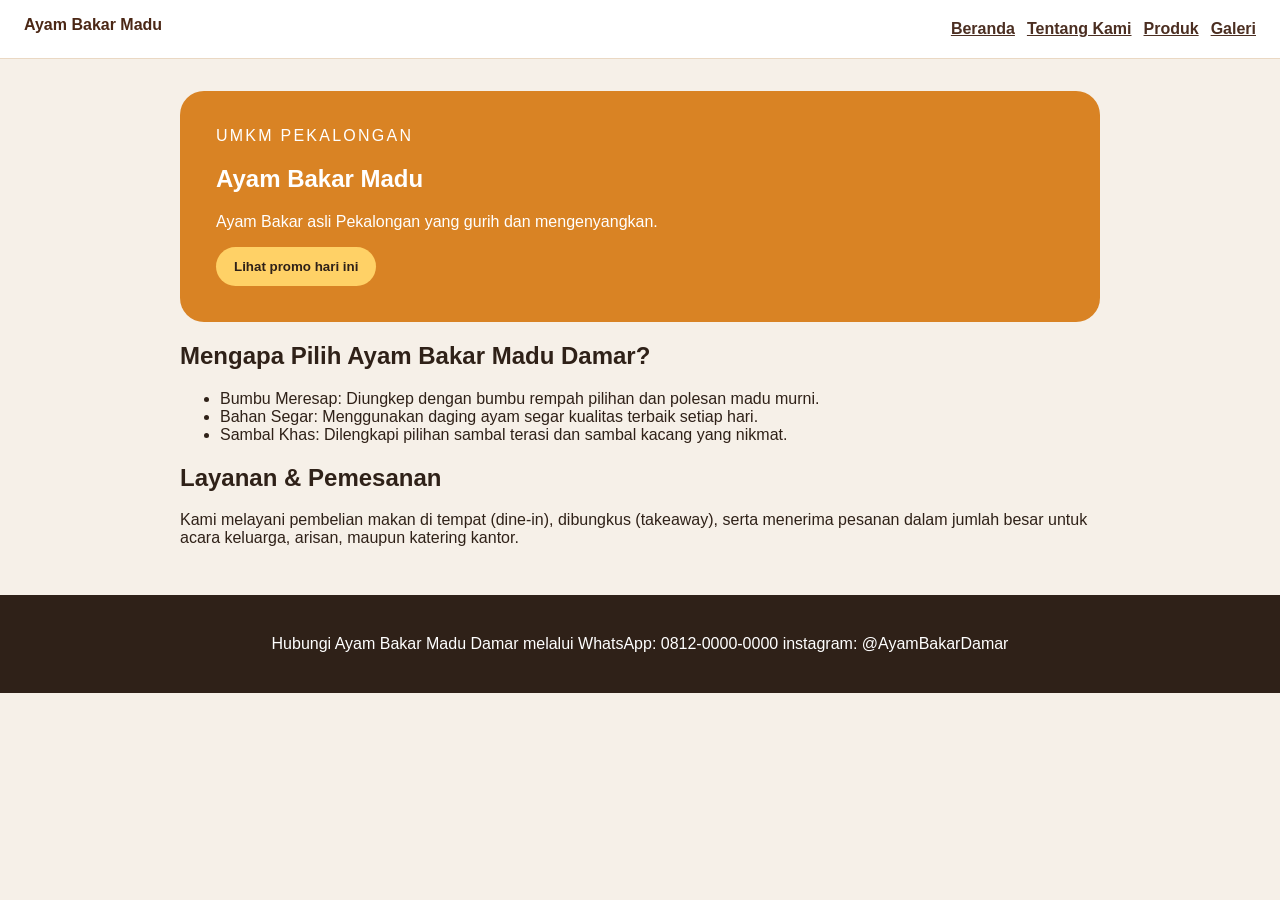
==== index.html @ 0b240607 "feat: tambah media dan tabel katalog" ====
<!doctype html>
<html lang="id">
  <head>
    <meta charset="utf-8" />
    <meta name="viewport" content="width=device-width, initial-scale=1" />
    <title>Ayam Bakar Madu Damar - Website UMKM</title>
    <link rel="stylesheet" href="css/style.css" />
  </head>
  <body>
    <header class="site-header">
      <a class="brand" href="#beranda">Ayam Bakar Madu</a>
      <nav aria-label="Navigasi utama">
        <a aria-current="page" href="index.html">Beranda</a>
        <a href="tentang.html">Tentang Kami</a>
        <a href="produk.html">Produk</a>
        <a href="galeri.html">Galeri</a>
      </nav>
    </header>
<main id="konten" class="page">
      <section class="hero" aria-labelledby="hero-title">
        <p class="eyebrow">UMKM Pekalongan</p>
        <h1>Ayam Bakar Madu</h1>
        <p>Ayam Bakar asli Pekalongan yang gurih dan mengenyangkan.</p>
        <button id="promoButton" type="button">Lihat promo hari ini</button>
      </section>
      <section aria-labelledby="keunggulan-title">
        <h2 id="keunggulan-title">Mengapa Pilih Ayam Bakar Madu Damar?</h2>
        <ul>
          <li>Bumbu Meresap:</strong> Diungkep dengan bumbu rempah pilihan dan polesan madu murni.</li>
          <li>Bahan Segar:</strong> Menggunakan daging ayam segar kualitas terbaik setiap hari.</li>
          <li>Sambal Khas:</strong> Dilengkapi pilihan sambal terasi dan sambal kacang yang nikmat.</li>
        </ul>
      </section>
      <section aria-labelledby="layanan-title">
        <h2 id="layanan-title">Layanan & Pemesanan</h2>
        <div class="info-card">
          <p>Kami melayani pembelian makan di tempat (dine-in)</strong>, dibungkus (takeaway)</strong>, serta menerima pesanan dalam jumlah besar</strong> untuk acara keluarga, arisan, maupun katering kantor.</p>
        </div>
      </section>
    </main>
    <footer id="kontak" class="site-footer">
      <p>Hubungi Ayam Bakar Madu Damar   melalui WhatsApp: 0812-0000-0000 instagram: @AyamBakarDamar</p>
    </footer>

    <script src="js/script.js"></script>
  </body>
</html>
---- css/style.css ----
body {
  margin: 0;
  color: #2f2118;
  background: #f6f0e8;
  font-family: Arial, sans-serif;
}

.page {
  max-width: 920px;
  margin: 0 auto;
  padding: 32px 20px;
}

.hero {
  padding: 36px;
  color: white;
  background: #d98324;
  border-radius: 24px;
}

.eyebrow {
  margin: 0 0 8px;
  letter-spacing: 0.14em;
  text-transform: uppercase;
}

.products {
  padding-left: 1.2rem;
}

button {
  padding: 12px 18px;
  color: #2f2118;
  font-weight: 700;
  cursor: pointer;
  background: #ffd166;
  border: 0;
  border-radius: 999px;
}

button:focus-visible {
  outline: 3px solid #2563eb;
  outline-offset: 3px;
}

.site-header {
  position: sticky;
  top: 0;
  display: flex;
  justify-content: space-between;
  gap: 16px;
  align-items: center;
  padding: 16px 24px;
  background: white;
  border-bottom: 1px solid #ead8c3;
}

nav {
  display: flex;
  gap: 12px;
  flex-wrap: wrap;
}

nav a {
  color: #4b2e21;
  font-weight: 700;
}

a:focus-visible {
  outline: 3px solid #ffd166;
  outline-offset: 4px;
}

.brand {
  display: inline-block;
  margin-bottom: 8px;
  color: #4b2715;
  font-weight: 800;
  text-decoration: none;
}

.site-footer {
  padding: 24px;
  background: #2f2118;
  color: white;
  text-align: center;
}

.nav a[aria-current="page"] {
  font-weight: 800; 
}

.image-menu {
      width: 350px;
    height: 300px;
}

img {
  max-width: 100%;
  height: auto; 
}

figure {
  margin: 0 0 24px;
}

figcaption {
  margin-top: 8px;
  color: #6b5b52;
}

table {
  width: 100%;
  border-collapse: collapse;
}

caption {
  margin-bottom: 8px;
  font-weight: 700;
  text-align: left;
}

th,td {
  padding: 10px;
  text-align: left;
  border: 1px solid #dccbbc;
}
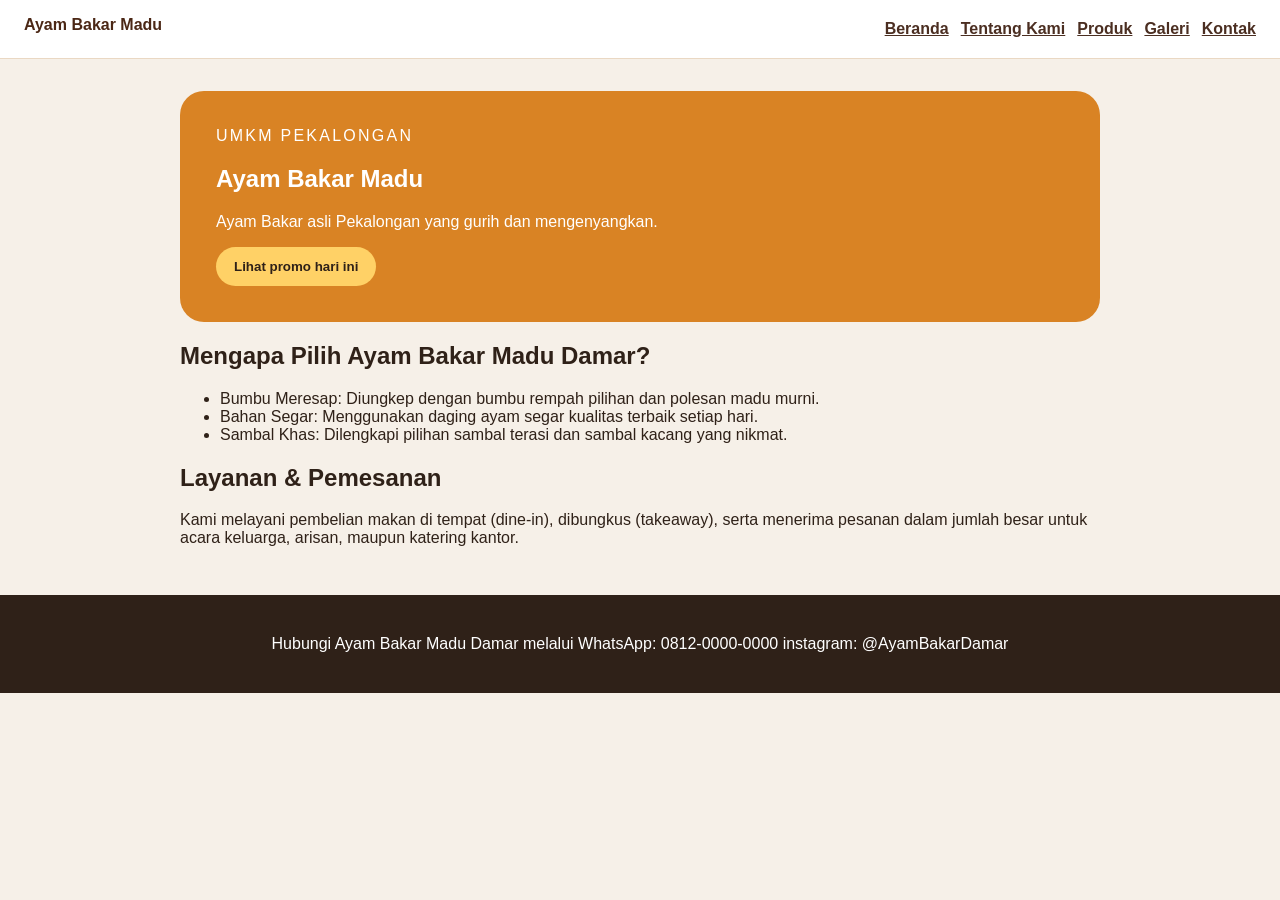
==== commit 3d530433: "feat: tambah form kontak aksesibel dan preview" ====
--- a/index.html
+++ b/index.html
@@ -14,6 +14,7 @@
         <a href="tentang.html">Tentang Kami</a>
         <a href="produk.html">Produk</a>
         <a href="galeri.html">Galeri</a>
+        <a href="kontak.html">Kontak</a>
       </nav>
     </header>
 <main id="konten" class="page">
--- a/css/style.css
+++ b/css/style.css
@@ -124,4 +124,153 @@
   padding: 10px;
   text-align: left;
   border: 1px solid #dccbbc;
+}
+
+/* Form Styles */
+#form-kontak {
+  margin-top: 24px;
+  background: #ffffff;
+  padding: 28px 32px;
+  border-radius: 16px;
+  border: 1px solid #ead8c3;
+  box-shadow: 0 4px 12px rgba(47, 33, 24, 0.05);
+}
+
+.field {
+  margin-bottom: 20px;
+}
+
+.field label {
+  display: block;
+  margin-bottom: 8px;
+  font-weight: 700;
+  font-size: 0.95rem;
+  color: #4b2e21;
+}
+
+.field input[type="text"],
+.field input[type="email"],
+.field input[type="tel"],
+.field select,
+.field textarea {
+  width: 100%;
+  box-sizing: border-box;
+  padding: 10px 14px;
+  font-size: 1rem;
+  font-family: inherit;
+  color: #2f2118;
+  background-color: #fff;
+  border: 1.5px solid #dccbbc;
+  border-radius: 8px;
+  transition: border-color 0.2s, box-shadow 0.2s;
+}
+
+.field input:focus,
+.field select:focus,
+.field textarea:focus {
+  outline: none;
+  border-color: #d98324;
+  box-shadow: 0 0 0 3px rgba(217, 131, 36, 0.2);
+}
+
+.field textarea {
+  resize: vertical;
+  min-height: 110px;
+}
+
+.field-hint {
+  display: block;
+  margin-top: 6px;
+  font-size: 0.85rem;
+  color: #7a665a;
+}
+
+.form-fieldset {
+  border: 1.5px solid #dccbbc;
+  border-radius: 10px;
+  padding: 16px 20px;
+  margin: 0 0 20px;
+  background: #faf7f2;
+}
+
+.form-fieldset legend {
+  font-weight: 700;
+  font-size: 0.95rem;
+  color: #4b2e21;
+  padding: 0 8px;
+}
+
+.options-group {
+  display: flex;
+  flex-wrap: wrap;
+  gap: 16px;
+  margin-top: 8px;
+}
+
+.option-label {
+  display: inline-flex;
+  align-items: center;
+  gap: 8px;
+  cursor: pointer;
+  font-size: 0.95rem;
+  color: #2f2118;
+  user-select: none;
+}
+
+.option-label input[type="radio"] {
+  cursor: pointer;
+  accent-color: #d98324;
+  width: 18px;
+  height: 18px;
+  margin: 0;
+}
+
+.btn-submit {
+  display: inline-block;
+  background: #d98324;
+  color: white;
+  font-size: 1rem;
+  font-weight: 700;
+  padding: 12px 28px;
+  border: none;
+  border-radius: 8px;
+  cursor: pointer;
+  transition: background-color 0.2s, transform 0.1s;
+}
+
+.btn-submit:hover {
+  background: #b86b1b;
+}
+
+.btn-submit:active {
+  transform: translateY(1px);
+}
+
+.btn-submit:focus-visible {
+  outline: 3px solid #ffd166;
+  outline-offset: 2px;
+}
+
+.preview-section {
+  margin-top: 32px;
+  padding-top: 24px;
+  border-top: 2px dashed #ead8c3;
+}
+
+.preview-section h2 {
+  margin: 0 0 12px;
+  font-size: 1.2rem;
+  color: #4b2e21;
+}
+
+#preview-form {
+  padding: 16px 20px;
+  white-space: pre-wrap;
+  background: #faf7f2;
+  border: 1px solid #dccbbc;
+  border-radius: 8px;
+  font-family: Consolas, Monaco, "Courier New", monospace;
+  font-size: 0.95rem;
+  color: #2f2118;
+  line-height: 1.6;
 }
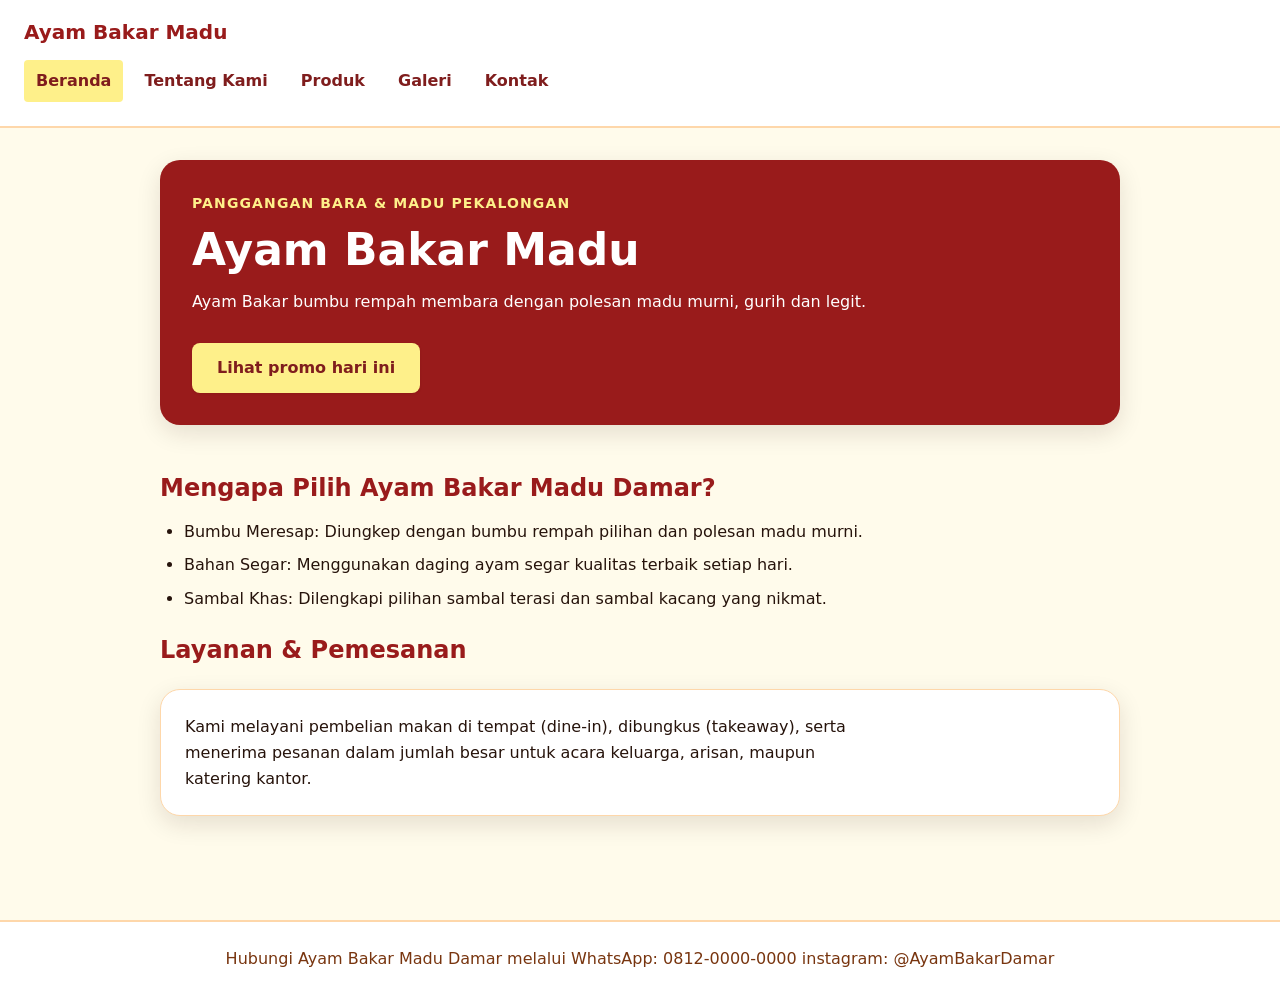
==== commit f8e5e05d: "tugas mandiri - satu variasi tema untuk identitas UMKM" ====
--- a/index.html
+++ b/index.html
@@ -19,9 +19,9 @@
     </header>
 <main id="konten" class="page">
       <section class="hero" aria-labelledby="hero-title">
-        <p class="eyebrow">UMKM Pekalongan</p>
+        <p class="eyebrow">Panggangan Bara & Madu Pekalongan</p>
         <h1>Ayam Bakar Madu</h1>
-        <p>Ayam Bakar asli Pekalongan yang gurih dan mengenyangkan.</p>
+        <p>Ayam Bakar bumbu rempah membara dengan polesan madu murni, gurih dan legit.</p>
         <button id="promoButton" type="button">Lihat promo hari ini</button>
       </section>
       <section aria-labelledby="keunggulan-title">
--- a/css/style.css
+++ b/css/style.css
@@ -1,151 +1,368 @@
+/* ==========================================================================
+   1. DESIGN TOKENS (TEMA: BARA & MADU)
+   ========================================================================== */
+:root {
+  /* Warna Berbasis Fungsi - Identitas Membara (Merah, Oranye, Kuning) */
+  --color-primary: #991b1b;        /* Brand/Header Utama (Merah Bara Membakar) */
+  --color-primary-strong: #7f1d1d; /* Brand Hover & Kontras Gelap (Merah Arang) */
+  --color-primary-soft: #fef08a;   /* Highlight Brand & Active Badge (Kuning Madu) */
+
+  --color-accent: #c2410c;         /* Aksi Interaktif Utama / CTA (Oranye Api) */
+  --color-accent-strong: #9a3412;  /* Aksi Hover CTA (Oranye Bakar Pekat) */
+  --color-accent-soft: #ffedd5;    /* Latar Fieldset & Hover Halus (Krem Oranye Hangat) */
+  --color-brand-glow: #f59e0b;     /* Aksen Kilau Madu Bakar */
+
+  /* Warna Netral & Teks */
+  --color-text: #26130b;           /* Teks Utama (Arang Hangat - Kontras Tinggi) */
+  --color-muted: #78350f;          /* Teks Sekunder/Keterangan (Umber Panggang) */
+  --color-surface: #ffffff;        /* Latar Kartu & Form */
+  --color-surface-soft: #fffbeb;   /* Latar Belakang Halaman (Krem Mentega Hangat) */
+  --color-border: #fed7aa;         /* Garis Pembatas Hangat */
+  --color-focus: #1d4ed8;          /* Indikator Fokus Aksesibel (Royal Blue WCAG AAA) */
+
+  /* Skala Spacing (Termasuk Pasangan Token Baru: Micro & Macro Spacing) */
+  --space-xs: 0.25rem;             /* Pasangan Baru: Micro-spacing (4px) */
+  --space-1: 0.5rem;               /* 8px */
+  --space-2: 0.75rem;              /* 12px */
+  --space-3: 1rem;                 /* 16px */
+  --space-4: 1.5rem;               /* 24px */
+  --space-5: 2rem;                 /* 32px */
+  --space-xl: 3rem;                /* Pasangan Baru: Macro-spacing (48px) */
+
+  /* Skala Radius (Termasuk Pasangan Token Baru: Tight & Large Radius) */
+  --radius-xs: 0.25rem;            /* Pasangan Baru: Tight radius untuk badge/input (4px) */
+  --radius-sm: 0.5rem;             /* 8px */
+  --radius-md: 0.875rem;           /* 14px */
+  --radius-lg: 1.25rem;            /* Pasangan Baru: Large radius untuk card/hero (20px) */
+  --radius-full: 9999px;
+
+  /* Skala Shadow */
+  --shadow-sm: 0 1px 3px rgb(38 19 11 / 0.08);
+  --shadow-card: 0 0.5rem 1.5rem rgb(38 19 11 / 0.12);
+}
+
+/* ==========================================================================
+   2. BASELINE & RESET
+   ========================================================================== */
+*,
+*::before,
+*::after {
+  box-sizing: border-box;
+}
+
+html {
+  color-scheme: light;
+}
+
 body {
   margin: 0;
-  color: #2f2118;
-  background: #f6f0e8;
-  font-family: Arial, sans-serif;
+  color: var(--color-text);
+  background: var(--color-surface-soft);
+  font-family: system-ui, -apple-system, BlinkMacSystemFont, "Segoe UI", Roboto, "Helvetica Neue", Arial, sans-serif;
+  font-size: 1rem;
+  line-height: 1.6;
 }
 
 .page {
-  max-width: 920px;
-  margin: 0 auto;
-  padding: 32px 20px;
-}
-
-.hero {
-  padding: 36px;
-  color: white;
-  background: #d98324;
-  border-radius: 24px;
+  width: min(100% - 2rem, 60rem);
+  margin-inline: auto;
+  padding-block: var(--space-5);
+}
+
+/* ==========================================================================
+   3. TIPOGRAFI
+   ========================================================================== */
+h1,
+h2,
+h3 {
+  color: var(--color-text);
+  line-height: 1.25;
+  text-wrap: balance;
+  margin-top: 0;
+}
+
+h1 {
+  font-size: clamp(2rem, 5vw, 2.75rem);
+  margin-bottom: var(--space-2);
+}
+
+h2 {
+  font-size: 1.5rem;
+  margin-bottom: var(--space-3);
+  color: var(--color-primary);
+}
+
+h3 {
+  font-size: 1.2rem;
+  margin-bottom: var(--space-2);
+}
+
+p,
+li {
+  max-width: 68ch;
+}
+
+p {
+  margin-top: 0;
+  margin-bottom: var(--space-3);
+}
+
+ul {
+  padding-left: var(--space-4);
+  margin-top: 0;
+  margin-bottom: var(--space-4);
+}
+
+li {
+  margin-bottom: var(--space-1);
 }
 
 .eyebrow {
-  margin: 0 0 8px;
-  letter-spacing: 0.14em;
+  display: block;
+  margin-bottom: var(--space-1);
+  color: var(--color-primary);
+  font-size: 0.875rem;
+  font-weight: 800;
+  letter-spacing: 0.08em;
   text-transform: uppercase;
 }
 
-.products {
-  padding-left: 1.2rem;
-}
-
-button {
-  padding: 12px 18px;
-  color: #2f2118;
-  font-weight: 700;
-  cursor: pointer;
-  background: #ffd166;
-  border: 0;
-  border-radius: 999px;
-}
-
-button:focus-visible {
-  outline: 3px solid #2563eb;
-  outline-offset: 3px;
-}
-
+.hero .eyebrow {
+  color: var(--color-primary-soft);
+}
+
+/* ==========================================================================
+   4. KOMPONEN: NAVIGASI & HEADER
+   ========================================================================== */
 .site-header {
-  position: sticky;
-  top: 0;
-  display: flex;
-  justify-content: space-between;
-  gap: 16px;
-  align-items: center;
-  padding: 16px 24px;
-  background: white;
-  border-bottom: 1px solid #ead8c3;
-}
-
-nav {
-  display: flex;
-  gap: 12px;
-  flex-wrap: wrap;
-}
-
-nav a {
-  color: #4b2e21;
-  font-weight: 700;
-}
-
-a:focus-visible {
-  outline: 3px solid #ffd166;
-  outline-offset: 4px;
+  padding: var(--space-3) var(--space-4);
+  background: var(--color-surface);
+  border-bottom: 2px solid var(--color-border);
 }
 
 .brand {
   display: inline-block;
-  margin-bottom: 8px;
-  color: #4b2715;
+  margin-bottom: var(--space-2);
+  color: var(--color-primary);
+  font-size: 1.25rem;
   font-weight: 800;
   text-decoration: none;
 }
 
-.site-footer {
-  padding: 24px;
-  background: #2f2118;
-  color: white;
+.brand:hover {
+  color: var(--color-primary-strong);
+}
+
+nav a,
+.nav a {
+  display: inline-block;
+  padding: var(--space-1) var(--space-2);
+  margin-right: var(--space-xs);
+  margin-bottom: var(--space-1);
+  color: var(--color-primary-strong);
+  font-weight: 700;
+  text-decoration: none;
+  border-radius: var(--radius-xs);
+  transition: background-color 0.2s ease, color 0.2s ease;
+}
+
+nav a:hover,
+.nav a:hover {
+  background: var(--color-accent-soft);
+  color: var(--color-accent-strong);
+}
+
+nav a[aria-current="page"],
+.nav a[aria-current="page"] {
+  background: var(--color-primary-soft);
+  color: var(--color-primary-strong);
+  font-weight: 800;
+}
+
+.nav ul {
+  padding: 0;
+  margin: 0;
+  list-style: none;
+}
+
+.nav li {
+  display: inline-block;
+  margin-right: var(--space-xs);
+  margin-bottom: var(--space-1);
+}
+
+/* ==========================================================================
+   5. KOMPONEN: HERO
+   ========================================================================== */
+.hero {
+  margin-bottom: var(--space-xl);
+  padding: var(--space-5);
+  color: var(--color-surface);
+  background: var(--color-primary);
+  border-radius: var(--radius-lg);
+  box-shadow: var(--shadow-card);
+}
+
+.hero h1,
+.hero p {
+  color: var(--color-surface);
+}
+
+.hero button,
+.hero .button {
+  margin-top: var(--space-2);
+  color: var(--color-primary-strong);
+  background: var(--color-primary-soft);
+  border-radius: var(--radius-sm);
+  font-weight: 800;
+}
+
+.hero button:hover,
+.hero .button:hover {
+  color: var(--color-primary-strong);
+  background: var(--color-brand-glow);
+}
+
+/* ==========================================================================
+   6. KOMPONEN: TOMBOL
+   ========================================================================== */
+button,
+.button,
+.btn-submit {
+  display: inline-block;
+  padding: var(--space-2) var(--space-4);
+  font-family: inherit;
+  font-size: 1rem;
+  font-weight: 700;
+  line-height: 1.5;
   text-align: center;
-}
-
-.nav a[aria-current="page"] {
-  font-weight: 800; 
-}
-
-.image-menu {
-      width: 350px;
-    height: 300px;
+  text-decoration: none;
+  color: var(--color-surface);
+  background: var(--color-accent);
+  border: 1px solid transparent;
+  border-radius: var(--radius-sm);
+  box-shadow: var(--shadow-sm);
+  cursor: pointer;
+  transition: background-color 0.2s ease, transform 0.1s ease;
+}
+
+button:hover,
+.button:hover,
+.btn-submit:hover {
+  background: var(--color-accent-strong);
+  color: var(--color-surface);
+}
+
+button:active,
+.button:active,
+.btn-submit:active {
+  transform: translateY(1px);
+}
+
+/* ==========================================================================
+   7. KOMPONEN: CARD & MEDIA
+   ========================================================================== */
+.info-card,
+.media-card {
+  margin-block: var(--space-4);
+  padding: var(--space-4);
+  background: var(--color-surface);
+  border: 1px solid var(--color-border);
+  border-radius: var(--radius-lg);
+  box-shadow: var(--shadow-card);
+}
+
+.info-card p:last-child {
+  margin-bottom: 0;
+}
+
+figure {
+  margin-inline: 0;
+}
+
+figcaption {
+  margin-top: var(--space-2);
+  color: var(--color-muted);
+  font-size: 0.95rem;
+  line-height: 1.5;
 }
 
 img {
   max-width: 100%;
-  height: auto; 
-}
-
-figure {
-  margin: 0 0 24px;
-}
-
-figcaption {
-  margin-top: 8px;
-  color: #6b5b52;
-}
-
+  height: auto;
+  border-radius: var(--radius-sm);
+}
+
+.media-card img {
+  display: block;
+  width: 100%;
+  margin-bottom: var(--space-2);
+}
+
+audio {
+  display: block;
+  width: 100%;
+  max-width: 32rem;
+  margin-top: var(--space-2);
+  border-radius: var(--radius-sm);
+}
+
+/* ==========================================================================
+   8. KOMPONEN: TABEL
+   ========================================================================== */
 table {
   width: 100%;
   border-collapse: collapse;
+  margin-block: var(--space-4);
+  background: var(--color-surface);
+  border: 1px solid var(--color-border);
+  border-radius: var(--radius-md);
+  box-shadow: var(--shadow-card);
 }
 
 caption {
-  margin-bottom: 8px;
+  margin-bottom: var(--space-2);
+  color: var(--color-muted);
   font-weight: 700;
   text-align: left;
 }
 
-th,td {
-  padding: 10px;
+th,
+td {
+  padding: var(--space-2) var(--space-3);
   text-align: left;
-  border: 1px solid #dccbbc;
-}
-
-/* Form Styles */
+  border: 1px solid var(--color-border);
+}
+
+th {
+  background: var(--color-accent-soft);
+  color: var(--color-primary-strong);
+  font-weight: 700;
+}
+
+/* ==========================================================================
+   9. KOMPONEN: FORM
+   ========================================================================== */
+form,
 #form-kontak {
-  margin-top: 24px;
-  background: #ffffff;
-  padding: 28px 32px;
-  border-radius: 16px;
-  border: 1px solid #ead8c3;
-  box-shadow: 0 4px 12px rgba(47, 33, 24, 0.05);
+  margin-block: var(--space-4);
+  padding: var(--space-4);
+  background: var(--color-surface);
+  border: 1px solid var(--color-border);
+  border-radius: var(--radius-lg);
+  box-shadow: var(--shadow-card);
 }
 
 .field {
-  margin-bottom: 20px;
-}
-
-.field label {
+  margin-bottom: var(--space-3);
+}
+
+.field label,
+legend {
   display: block;
-  margin-bottom: 8px;
-  font-weight: 700;
-  font-size: 0.95rem;
-  color: #4b2e21;
+  margin-bottom: var(--space-1);
+  font-weight: 700;
+  color: var(--color-primary-strong);
 }
 
 .field input[type="text"],
@@ -154,123 +371,123 @@
 .field select,
 .field textarea {
   width: 100%;
-  box-sizing: border-box;
-  padding: 10px 14px;
+  padding: var(--space-2);
+  color: var(--color-text);
+  font-family: inherit;
   font-size: 1rem;
-  font-family: inherit;
-  color: #2f2118;
-  background-color: #fff;
-  border: 1.5px solid #dccbbc;
-  border-radius: 8px;
-  transition: border-color 0.2s, box-shadow 0.2s;
-}
-
-.field input:focus,
-.field select:focus,
-.field textarea:focus {
-  outline: none;
-  border-color: #d98324;
-  box-shadow: 0 0 0 3px rgba(217, 131, 36, 0.2);
+  background: var(--color-surface);
+  border: 1px solid var(--color-border);
+  border-radius: var(--radius-xs);
+  transition: border-color 0.2s ease, box-shadow 0.2s ease;
 }
 
 .field textarea {
   resize: vertical;
-  min-height: 110px;
+  min-height: 7rem;
 }
 
 .field-hint {
   display: block;
-  margin-top: 6px;
+  margin-top: var(--space-xs);
   font-size: 0.85rem;
-  color: #7a665a;
-}
-
+  color: var(--color-muted);
+}
+
+fieldset,
 .form-fieldset {
-  border: 1.5px solid #dccbbc;
-  border-radius: 10px;
-  padding: 16px 20px;
-  margin: 0 0 20px;
-  background: #faf7f2;
-}
-
+  margin: 0 0 var(--space-4);
+  padding: var(--space-3);
+  background: var(--color-accent-soft);
+  border: 1px solid var(--color-border);
+  border-radius: var(--radius-xs);
+}
+
+fieldset legend,
 .form-fieldset legend {
-  font-weight: 700;
+  padding-inline: var(--space-1);
   font-size: 0.95rem;
-  color: #4b2e21;
-  padding: 0 8px;
+  font-weight: 700;
+  color: var(--color-primary-strong);
 }
 
 .options-group {
-  display: flex;
-  flex-wrap: wrap;
-  gap: 16px;
-  margin-top: 8px;
+  margin-top: var(--space-1);
 }
 
 .option-label {
-  display: inline-flex;
-  align-items: center;
-  gap: 8px;
+  display: inline-block;
+  margin-right: var(--space-3);
+  margin-bottom: var(--space-1);
+  font-size: 0.95rem;
+  color: var(--color-text);
   cursor: pointer;
-  font-size: 0.95rem;
-  color: #2f2118;
-  user-select: none;
-}
-
-.option-label input[type="radio"] {
+  vertical-align: middle;
+}
+
+.option-label input[type="radio"],
+.option-label input[type="checkbox"],
+input[type="radio"],
+input[type="checkbox"] {
+  width: auto;
+  margin-right: var(--space-1);
   cursor: pointer;
-  accent-color: #d98324;
-  width: 18px;
-  height: 18px;
-  margin: 0;
-}
-
-.btn-submit {
-  display: inline-block;
-  background: #d98324;
-  color: white;
-  font-size: 1rem;
-  font-weight: 700;
-  padding: 12px 28px;
-  border: none;
-  border-radius: 8px;
-  cursor: pointer;
-  transition: background-color 0.2s, transform 0.1s;
-}
-
-.btn-submit:hover {
-  background: #b86b1b;
-}
-
-.btn-submit:active {
-  transform: translateY(1px);
-}
-
-.btn-submit:focus-visible {
-  outline: 3px solid #ffd166;
-  outline-offset: 2px;
+  accent-color: var(--color-accent);
+  vertical-align: middle;
 }
 
 .preview-section {
-  margin-top: 32px;
-  padding-top: 24px;
-  border-top: 2px dashed #ead8c3;
+  margin-top: var(--space-5);
+  padding-top: var(--space-4);
+  border-top: 2px dashed var(--color-border);
 }
 
 .preview-section h2 {
-  margin: 0 0 12px;
-  font-size: 1.2rem;
-  color: #4b2e21;
+  margin-bottom: var(--space-2);
+  font-size: 1.25rem;
+  color: var(--color-primary);
 }
 
 #preview-form {
-  padding: 16px 20px;
+  padding: var(--space-3);
   white-space: pre-wrap;
-  background: #faf7f2;
-  border: 1px solid #dccbbc;
-  border-radius: 8px;
+  background: var(--color-surface-soft);
+  border: 1px solid var(--color-border);
+  border-radius: var(--radius-xs);
   font-family: Consolas, Monaco, "Courier New", monospace;
   font-size: 0.95rem;
-  color: #2f2118;
+  color: var(--color-text);
   line-height: 1.6;
+}
+
+/* ==========================================================================
+   10. KOMPONEN: FOOTER
+   ========================================================================== */
+.site-footer {
+  margin-top: var(--space-xl);
+  padding: var(--space-4);
+  color: var(--color-muted);
+  text-align: center;
+  background: var(--color-surface);
+  border-top: 2px solid var(--color-border);
+}
+
+.site-footer p {
+  margin-bottom: 0;
+  max-width: none;
+}
+
+/* ==========================================================================
+   11. FOCUS INDICATOR
+   ========================================================================== */
+:focus-visible {
+  outline: 3px solid var(--color-focus);
+  outline-offset: 2px;
+}
+
+.field input:focus-visible,
+.field select:focus-visible,
+.field textarea:focus-visible {
+  outline: 3px solid var(--color-focus);
+  outline-offset: 1px;
+  border-color: var(--color-focus);
 }
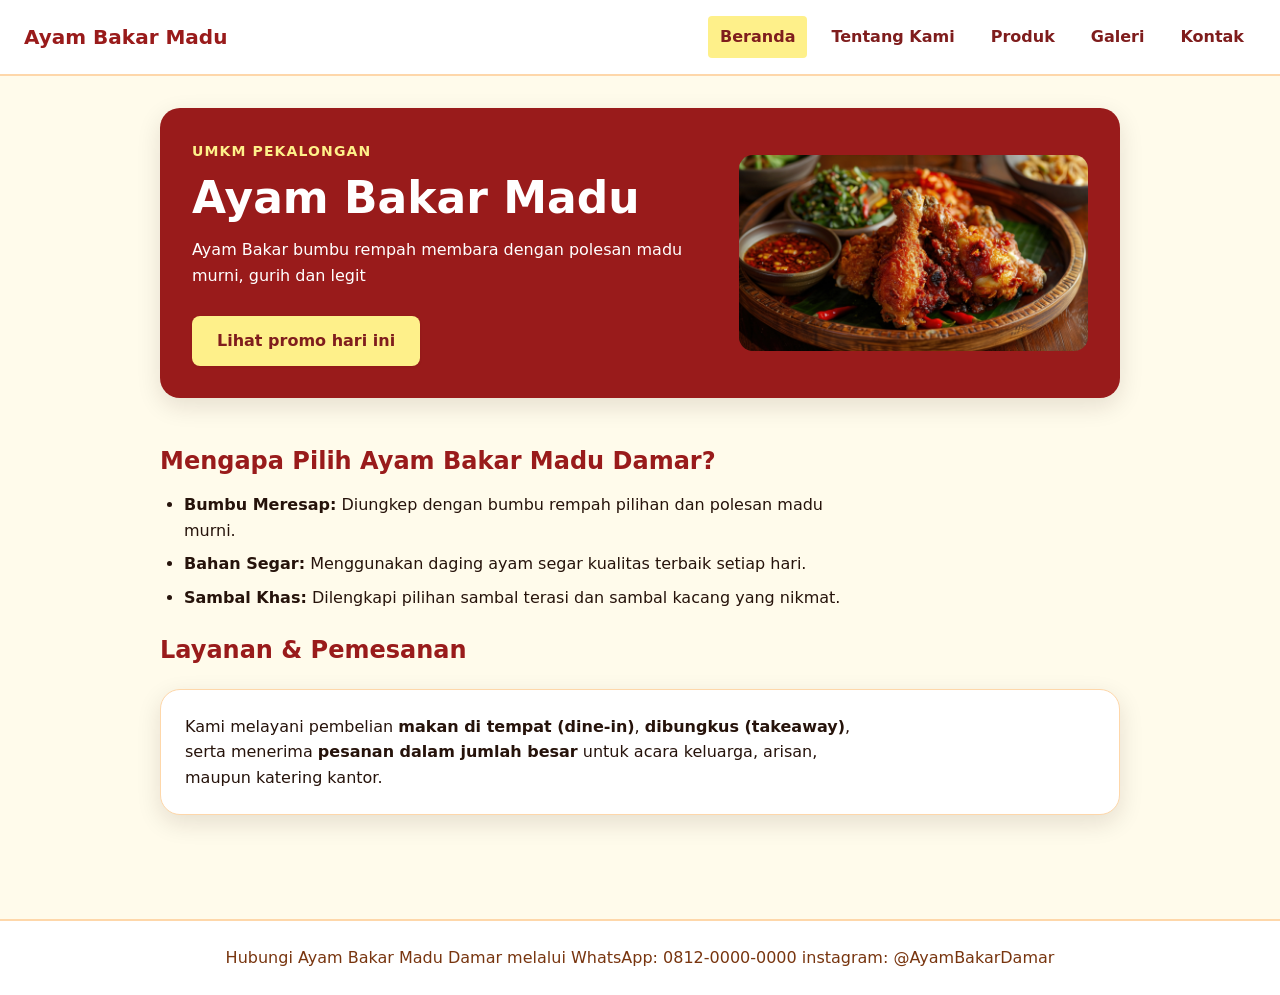
==== commit fd8fa3b2: "feat: bangun layout flexbox dan grid" ====
--- a/index.html
+++ b/index.html
@@ -8,8 +8,8 @@
   </head>
   <body>
     <header class="site-header">
-      <a class="brand" href="#beranda">Ayam Bakar Madu</a>
-      <nav aria-label="Navigasi utama">
+      <a class="brand" href="index.html">Ayam Bakar Madu</a>
+      <nav class="nav" aria-label="Navigasi utama">
         <a aria-current="page" href="index.html">Beranda</a>
         <a href="tentang.html">Tentang Kami</a>
         <a href="produk.html">Produk</a>
@@ -17,30 +17,33 @@
         <a href="kontak.html">Kontak</a>
       </nav>
     </header>
-<main id="konten" class="page">
+    <main id="konten" class="page">
       <section class="hero" aria-labelledby="hero-title">
-        <p class="eyebrow">Panggangan Bara & Madu Pekalongan</p>
-        <h1>Ayam Bakar Madu</h1>
-        <p>Ayam Bakar bumbu rempah membara dengan polesan madu murni, gurih dan legit.</p>
-        <button id="promoButton" type="button">Lihat promo hari ini</button>
+        <div class="hero-content">
+          <p class="eyebrow">UMKM Pekalongan</p>
+          <h1 id="hero-title">Ayam Bakar Madu</h1>
+          <p>Ayam Bakar bumbu rempah membara dengan polesan madu murni, gurih dan legit</p>
+          <button id="promoButton" type="button">Lihat promo hari ini</button>
+        </div>
+        <img class="hero-image" src="assets/images/ayam6.png" alt="ayam bakar madu dengan sambal" />
       </section>
       <section aria-labelledby="keunggulan-title">
         <h2 id="keunggulan-title">Mengapa Pilih Ayam Bakar Madu Damar?</h2>
         <ul>
-          <li>Bumbu Meresap:</strong> Diungkep dengan bumbu rempah pilihan dan polesan madu murni.</li>
-          <li>Bahan Segar:</strong> Menggunakan daging ayam segar kualitas terbaik setiap hari.</li>
-          <li>Sambal Khas:</strong> Dilengkapi pilihan sambal terasi dan sambal kacang yang nikmat.</li>
+          <li><strong>Bumbu Meresap:</strong> Diungkep dengan bumbu rempah pilihan dan polesan madu murni.</li>
+          <li><strong>Bahan Segar:</strong> Menggunakan daging ayam segar kualitas terbaik setiap hari.</li>
+          <li><strong>Sambal Khas:</strong> Dilengkapi pilihan sambal terasi dan sambal kacang yang nikmat.</li>
         </ul>
       </section>
       <section aria-labelledby="layanan-title">
         <h2 id="layanan-title">Layanan & Pemesanan</h2>
         <div class="info-card">
-          <p>Kami melayani pembelian makan di tempat (dine-in)</strong>, dibungkus (takeaway)</strong>, serta menerima pesanan dalam jumlah besar</strong> untuk acara keluarga, arisan, maupun katering kantor.</p>
+          <p>Kami melayani pembelian <strong>makan di tempat (dine-in)</strong>, <strong>dibungkus (takeaway)</strong>, serta menerima <strong>pesanan dalam jumlah besar</strong> untuk acara keluarga, arisan, maupun katering kantor.</p>
         </div>
       </section>
     </main>
     <footer id="kontak" class="site-footer">
-      <p>Hubungi Ayam Bakar Madu Damar   melalui WhatsApp: 0812-0000-0000 instagram: @AyamBakarDamar</p>
+      <p>Hubungi Ayam Bakar Madu Damar melalui WhatsApp: 0812-0000-0000 instagram: @AyamBakarDamar</p>
     </footer>
 
     <script src="js/script.js"></script>
--- a/css/style.css
+++ b/css/style.css
@@ -132,9 +132,13 @@
 }
 
 /* ==========================================================================
-   4. KOMPONEN: NAVIGASI & HEADER
+   4. KOMPONEN: NAVIGASI & HEADER (FLEXBOX)
    ========================================================================== */
 .site-header {
+  display: flex;
+  justify-content: space-between;
+  align-items: center;
+  gap: var(--space-3);
   padding: var(--space-3) var(--space-4);
   background: var(--color-surface);
   border-bottom: 2px solid var(--color-border);
@@ -142,7 +146,7 @@
 
 .brand {
   display: inline-block;
-  margin-bottom: var(--space-2);
+  margin-bottom: 0;
   color: var(--color-primary);
   font-size: 1.25rem;
   font-weight: 800;
@@ -153,12 +157,34 @@
   color: var(--color-primary-strong);
 }
 
+nav,
+.nav {
+  display: flex;
+  gap: var(--space-2);
+  align-items: center;
+  flex-wrap: wrap;
+}
+
+nav ul,
+.nav ul {
+  display: flex;
+  gap: var(--space-2);
+  align-items: center;
+  flex-wrap: wrap;
+  padding: 0;
+  margin: 0;
+  list-style: none;
+}
+
+nav li,
+.nav li {
+  margin: 0;
+}
+
 nav a,
 .nav a {
   display: inline-block;
   padding: var(--space-1) var(--space-2);
-  margin-right: var(--space-xs);
-  margin-bottom: var(--space-1);
   color: var(--color-primary-strong);
   font-weight: 700;
   text-decoration: none;
@@ -179,22 +205,14 @@
   font-weight: 800;
 }
 
-.nav ul {
-  padding: 0;
-  margin: 0;
-  list-style: none;
-}
-
-.nav li {
-  display: inline-block;
-  margin-right: var(--space-xs);
-  margin-bottom: var(--space-1);
-}
-
-/* ==========================================================================
-   5. KOMPONEN: HERO
+/* ==========================================================================
+   5. KOMPONEN: HERO (GRID - 2 TRACKS)
    ========================================================================== */
 .hero {
+  display: grid;
+  grid-template-columns: 1.2fr 0.8fr;
+  gap: var(--space-4);
+  align-items: center;
   margin-bottom: var(--space-xl);
   padding: var(--space-5);
   color: var(--color-surface);
@@ -206,6 +224,16 @@
 .hero h1,
 .hero p {
   color: var(--color-surface);
+}
+
+.hero-content {
+  display: block;
+}
+
+.hero-image {
+  width: 100%;
+  border-radius: var(--radius-md);
+  object-fit: cover;
 }
 
 .hero button,
@@ -260,8 +288,65 @@
 }
 
 /* ==========================================================================
-   7. KOMPONEN: CARD & MEDIA
-   ========================================================================== */
+   7. KOMPONEN: PRODUK & CARD (GRID - 3 TRACKS / ACTIONS FLEXBOX)
+   ========================================================================== */
+.product-grid {
+  display: grid;
+  grid-template-columns: repeat(3, minmax(0, 1fr));
+  gap: var(--space-3);
+}
+
+.product-card {
+  display: flex;
+  flex-direction: column;
+  padding: var(--space-4);
+  background: var(--color-surface);
+  border: 1px solid var(--color-border);
+  border-radius: var(--radius-lg);
+  box-shadow: var(--shadow-card);
+}
+
+.product-card h3 {
+  margin-bottom: var(--space-2);
+}
+
+.product-badge {
+  align-self: flex-start;
+  padding: 0.25rem var(--space-2);
+  margin-bottom: var(--space-2);
+  color: var(--color-primary-strong);
+  font-size: 0.875rem;
+  font-weight: 800;
+  background: #fef3c7;
+  border-radius: var(--radius-full);
+}
+
+.product-card .price {
+  margin-bottom: var(--space-3);
+  color: var(--color-primary);
+  font-weight: 800;
+  font-size: 1.125rem;
+}
+
+.card-actions {
+  display: flex;
+  gap: var(--space-2);
+  align-items: center;
+  flex-wrap: wrap;
+  margin-top: auto;
+}
+
+.card-actions a:not(.button) {
+  color: var(--color-primary-strong);
+  font-size: 0.95rem;
+  font-weight: 700;
+  text-decoration: underline;
+}
+
+.card-actions a:not(.button):hover {
+  color: var(--color-accent);
+}
+
 .info-card,
 .media-card {
   margin-block: var(--space-4);
@@ -274,6 +359,19 @@
 
 .info-card p:last-child {
   margin-bottom: 0;
+}
+
+/* ==========================================================================
+   8. KOMPONEN: GALERI & MEDIA (GRID - 2 TRACKS)
+   ========================================================================== */
+.gallery-grid {
+  display: grid;
+  grid-template-columns: repeat(2, minmax(0, 1fr));
+  gap: var(--space-3);
+}
+
+.gallery-grid .media-card {
+  margin-block: 0;
 }
 
 figure {
@@ -308,7 +406,7 @@
 }
 
 /* ==========================================================================
-   8. KOMPONEN: TABEL
+   9. KOMPONEN: TABEL
    ========================================================================== */
 table {
   width: 100%;
@@ -341,7 +439,7 @@
 }
 
 /* ==========================================================================
-   9. KOMPONEN: FORM
+   10. KOMPONEN: FORM
    ========================================================================== */
 form,
 #form-kontak {
@@ -460,7 +558,7 @@
 }
 
 /* ==========================================================================
-   10. KOMPONEN: FOOTER
+   11. KOMPONEN: FOOTER
    ========================================================================== */
 .site-footer {
   margin-top: var(--space-xl);
@@ -477,7 +575,7 @@
 }
 
 /* ==========================================================================
-   11. FOCUS INDICATOR
+   12. FOCUS INDICATOR
    ========================================================================== */
 :focus-visible {
   outline: 3px solid var(--color-focus);
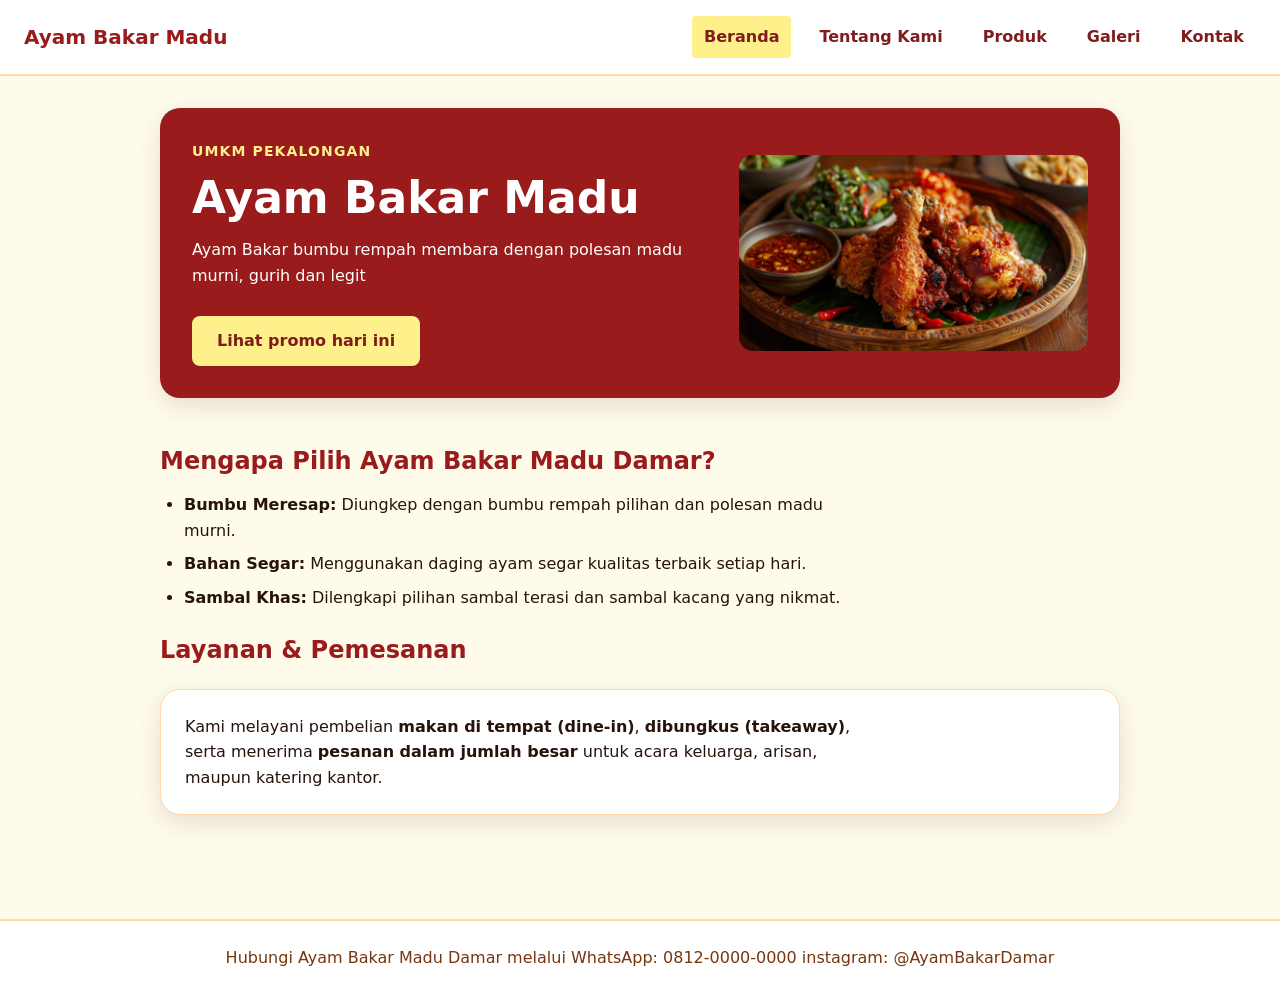
==== commit e7edd224: "feat: terapkan responsive mobile-first" ====
--- a/index.html
+++ b/index.html
@@ -25,7 +25,7 @@
           <p>Ayam Bakar bumbu rempah membara dengan polesan madu murni, gurih dan legit</p>
           <button id="promoButton" type="button">Lihat promo hari ini</button>
         </div>
-        <img class="hero-image" src="assets/images/ayam6.png" alt="ayam bakar madu dengan sambal" />
+        <img class="hero-image" src="assets/images/ayam6.png" width="640" height="360" alt="ayam bakar madu dengan sambal" />
       </section>
       <section aria-labelledby="keunggulan-title">
         <h2 id="keunggulan-title">Mengapa Pilih Ayam Bakar Madu Damar?</h2>
--- a/css/style.css
+++ b/css/style.css
@@ -205,12 +205,25 @@
   font-weight: 800;
 }
 
+.nav {
+  display: flex;
+  flex-direction: column;
+  gap: var(--space-3);
+  align-items: flex-start;
+}
+.nav ul {
+  display: flex;
+  flex-direction: column;
+  gap: var(--space-2);
+  flex-wrap: wrap;
+}
+
 /* ==========================================================================
    5. KOMPONEN: HERO (GRID - 2 TRACKS)
    ========================================================================== */
 .hero {
   display: grid;
-  grid-template-columns: 1.2fr 0.8fr;
+  grid-template-columns: 1fr;
   gap: var(--space-4);
   align-items: center;
   margin-bottom: var(--space-xl);
@@ -292,7 +305,7 @@
    ========================================================================== */
 .product-grid {
   display: grid;
-  grid-template-columns: repeat(3, minmax(0, 1fr));
+  grid-template-columns: 1fr;
   gap: var(--space-3);
 }
 
@@ -366,8 +379,9 @@
    ========================================================================== */
 .gallery-grid {
   display: grid;
-  grid-template-columns: repeat(2, minmax(0, 1fr));
+  grid-template-columns: 1fr;
   gap: var(--space-3);
+  
 }
 
 .gallery-grid .media-card {
@@ -425,6 +439,10 @@
   text-align: left;
 }
 
+.table-scroll { max-width: 100%; overflow-x: auto; }
+.table-scroll:focus-visible { outline: 3px solid var(--color-focus); outline-offset: 3px; }
+.table-scroll table { min-width: 40rem; }
+
 th,
 td {
   padding: var(--space-2) var(--space-3);
@@ -439,20 +457,46 @@
 }
 
 /* ==========================================================================
-   10. KOMPONEN: FORM
+   10. KOMPONEN: FORM (GRID 2 KOLOM & FLEXBOX)
    ========================================================================== */
 form,
 #form-kontak {
+  position: relative; /* Containing block untuk elemen positioning lokal (.form-badge) */
+  display: grid;
+  grid-template-columns: repeat(2, minmax(0, 1fr));
+  gap: var(--space-4);
+  align-items: start;
   margin-block: var(--space-4);
-  padding: var(--space-4);
+  padding: var(--space-5) var(--space-4) var(--space-4);
   background: var(--color-surface);
   border: 1px solid var(--color-border);
   border-radius: var(--radius-lg);
   box-shadow: var(--shadow-card);
 }
 
+/* Positioning Lokal: Menempel pada sudut kanan atas containing block (#form-kontak) */
+.form-badge {
+  position: absolute;
+  top: var(--space-3);
+  right: var(--space-4);
+  padding: var(--space-xs) var(--space-2);
+  font-size: 0.75rem;
+  font-weight: 800;
+  letter-spacing: 0.05em;
+  text-transform: uppercase;
+  color: var(--color-primary-strong);
+  background: var(--color-primary-soft);
+  border: 1px solid var(--color-border);
+  border-radius: var(--radius-full);
+  pointer-events: none;
+}
+
 .field {
-  margin-bottom: var(--space-3);
+  margin-bottom: 0;
+}
+
+.field-full {
+  grid-column: 1 / -1;
 }
 
 .field label,
@@ -493,7 +537,7 @@
 
 fieldset,
 .form-fieldset {
-  margin: 0 0 var(--space-4);
+  margin: 0;
   padding: var(--space-3);
   background: var(--color-accent-soft);
   border: 1px solid var(--color-border);
@@ -508,18 +552,22 @@
   color: var(--color-primary-strong);
 }
 
+/* Flexbox Kelompok 1: Pilihan opsi radio 1-dimensi */
 .options-group {
+  display: flex;
+  gap: var(--space-2);
+  align-items: center;
+  flex-wrap: wrap;
   margin-top: var(--space-1);
 }
 
 .option-label {
-  display: inline-block;
-  margin-right: var(--space-3);
-  margin-bottom: var(--space-1);
+  display: inline-flex;
+  align-items: center;
+  gap: var(--space-1);
   font-size: 0.95rem;
   color: var(--color-text);
   cursor: pointer;
-  vertical-align: middle;
 }
 
 .option-label input[type="radio"],
@@ -527,14 +575,29 @@
 input[type="radio"],
 input[type="checkbox"] {
   width: auto;
-  margin-right: var(--space-1);
+  margin: 0;
   cursor: pointer;
   accent-color: var(--color-accent);
-  vertical-align: middle;
+}
+
+/* Flexbox Kelompok 2: Kelompok aksi tombol dan catatan status 1-dimensi */
+.form-actions {
+  display: flex;
+  gap: var(--space-3);
+  align-items: center;
+  flex-wrap: wrap;
+  grid-column: 1 / -1;
+  margin-top: var(--space-1);
+}
+
+.form-note {
+  font-size: 0.875rem;
+  color: var(--color-muted);
 }
 
 .preview-section {
-  margin-top: var(--space-5);
+  grid-column: 1 / -1;
+  margin-top: var(--space-4);
   padding-top: var(--space-4);
   border-top: 2px dashed var(--color-border);
 }
@@ -588,4 +651,19 @@
   outline: 3px solid var(--color-focus);
   outline-offset: 1px;
   border-color: var(--color-focus);
+}
+
+@media (min-width: 42rem) {
+  .nav ul { flex-direction: row; }
+  .gallery-grid { grid-template-columns: repeat(2, minmax(0, 1fr)); }
+}
+
+@media (min-width: 48rem) {
+  .hero { grid-template-columns: 1.2fr 0.8fr; }
+  .product-grid { grid-template-columns: repeat(2, minmax(0, 1fr)); }
+}
+
+@media (min-width: 60rem) {
+  .nav { flex-direction: row; align-items: center; justify-content: space-between; }
+  .product-grid { grid-template-columns: repeat(3, minmax(0, 1fr)); }
 }
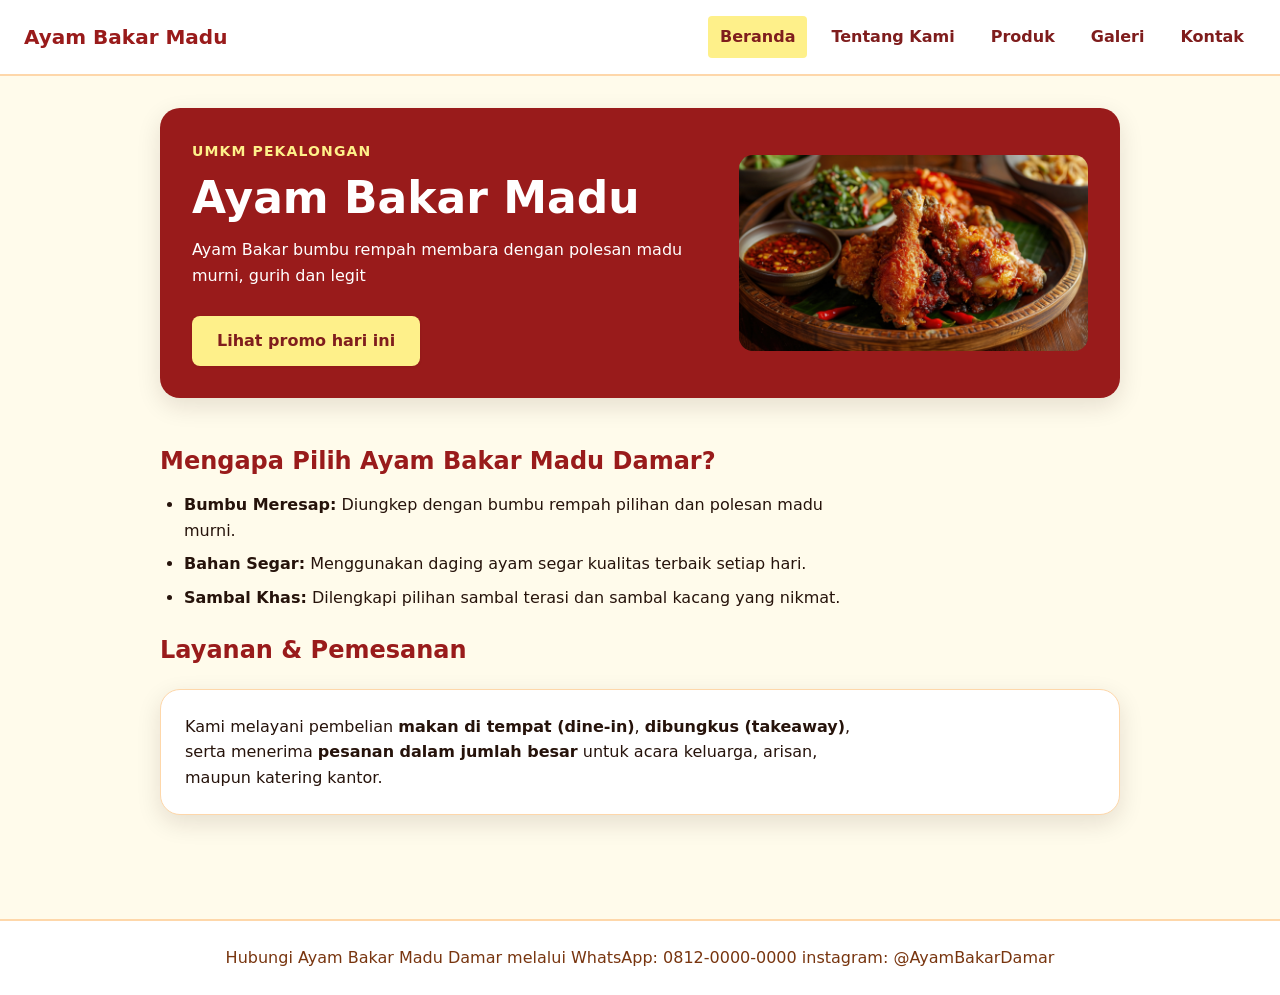
==== commit fd050488: "feat: tambahkan hamburger menu navigasi responsif untuk mobile view" ====
--- a/index.html
+++ b/index.html
@@ -9,7 +9,12 @@
   <body>
     <header class="site-header">
       <a class="brand" href="index.html">Ayam Bakar Madu</a>
-      <nav class="nav" aria-label="Navigasi utama">
+      <button class="nav-toggle" type="button" aria-expanded="false" aria-controls="primary-nav" aria-label="Buka menu navigasi">
+        <span class="hamburger-bar"></span>
+        <span class="hamburger-bar"></span>
+        <span class="hamburger-bar"></span>
+      </button>
+      <nav id="primary-nav" class="nav" aria-label="Navigasi utama">
         <a aria-current="page" href="index.html">Beranda</a>
         <a href="tentang.html">Tentang Kami</a>
         <a href="produk.html">Produk</a>
--- a/css/style.css
+++ b/css/style.css
@@ -136,12 +136,14 @@
    ========================================================================== */
 .site-header {
   display: flex;
+  flex-wrap: wrap;
+  align-items: center;
   justify-content: space-between;
-  align-items: center;
-  gap: var(--space-3);
+  gap: var(--space-2);
   padding: var(--space-3) var(--space-4);
   background: var(--color-surface);
   border-bottom: 2px solid var(--color-border);
+  position: relative;
 }
 
 .brand {
@@ -157,20 +159,78 @@
   color: var(--color-primary-strong);
 }
 
-nav,
+/* Tombol Hamburger (Mobile View) */
+.nav-toggle {
+  display: flex;
+  flex-direction: column;
+  justify-content: center;
+  align-items: center;
+  gap: 5px;
+  width: 2.75rem;
+  height: 2.75rem;
+  padding: var(--space-1);
+  background: var(--color-surface);
+  border: 1.5px solid var(--color-border);
+  border-radius: var(--radius-sm);
+  cursor: pointer;
+  transition: background-color 0.2s ease, border-color 0.2s ease;
+}
+
+.nav-toggle:hover {
+  background: var(--color-accent-soft);
+  border-color: var(--color-accent);
+}
+
+.nav-toggle:focus-visible {
+  outline: 2px solid var(--color-focus);
+  outline-offset: 2px;
+}
+
+.nav-toggle .hamburger-bar {
+  display: block;
+  width: 1.35rem;
+  height: 2.5px;
+  background-color: var(--color-primary-strong);
+  border-radius: var(--radius-full);
+  transition: transform 0.25s ease, opacity 0.25s ease;
+  transform-origin: center;
+}
+
+/* Transformasi Hamburger menjadi ikon 'X' saat terbuka */
+.nav-toggle[aria-expanded="true"] .hamburger-bar:nth-child(1) {
+  transform: translateY(7.5px) rotate(45deg);
+}
+
+.nav-toggle[aria-expanded="true"] .hamburger-bar:nth-child(2) {
+  opacity: 0;
+  transform: scaleX(0);
+}
+
+.nav-toggle[aria-expanded="true"] .hamburger-bar:nth-child(3) {
+  transform: translateY(-7.5px) rotate(-45deg);
+}
+
+/* Navigasi Mobile (Default tertutup) */
 .nav {
+  display: none;
+  width: 100%;
+  flex-direction: column;
+  align-items: stretch;
+  gap: var(--space-1);
+  margin-top: var(--space-2);
+  padding-top: var(--space-2);
+  border-top: 1px solid var(--color-border);
+}
+
+.nav.is-open {
   display: flex;
-  gap: var(--space-2);
-  align-items: center;
-  flex-wrap: wrap;
 }
 
 nav ul,
 .nav ul {
   display: flex;
-  gap: var(--space-2);
-  align-items: center;
-  flex-wrap: wrap;
+  flex-direction: column;
+  gap: var(--space-1);
   padding: 0;
   margin: 0;
   list-style: none;
@@ -183,8 +243,8 @@
 
 nav a,
 .nav a {
-  display: inline-block;
-  padding: var(--space-1) var(--space-2);
+  display: block;
+  padding: var(--space-2) var(--space-3);
   color: var(--color-primary-strong);
   font-weight: 700;
   text-decoration: none;
@@ -203,19 +263,6 @@
   background: var(--color-primary-soft);
   color: var(--color-primary-strong);
   font-weight: 800;
-}
-
-.nav {
-  display: flex;
-  flex-direction: column;
-  gap: var(--space-3);
-  align-items: flex-start;
-}
-.nav ul {
-  display: flex;
-  flex-direction: column;
-  gap: var(--space-2);
-  flex-wrap: wrap;
 }
 
 /* ==========================================================================
@@ -227,7 +274,7 @@
   gap: var(--space-4);
   align-items: center;
   margin-bottom: var(--space-xl);
-  padding: var(--space-5);
+  padding: clamp(1.25rem, 4vw, 2rem);
   color: var(--color-surface);
   background: var(--color-primary);
   border-radius: var(--radius-lg);
@@ -463,11 +510,11 @@
 #form-kontak {
   position: relative; /* Containing block untuk elemen positioning lokal (.form-badge) */
   display: grid;
-  grid-template-columns: repeat(2, minmax(0, 1fr));
+  grid-template-columns: 1fr;
   gap: var(--space-4);
   align-items: start;
   margin-block: var(--space-4);
-  padding: var(--space-5) var(--space-4) var(--space-4);
+  padding: clamp(1.5rem, 4vw, 2rem) clamp(1rem, 3vw, 1.5rem) clamp(1rem, 3vw, 1.5rem);
   background: var(--color-surface);
   border: 1px solid var(--color-border);
   border-radius: var(--radius-lg);
@@ -653,17 +700,78 @@
   border-color: var(--color-focus);
 }
 
+/* ==========================================================================
+   13. MEDIA QUERIES — PROGRESSIVE ENHANCEMENT (MOBILE-FIRST)
+   --------------------------------------------------------------------------
+   Breakpoint 42rem (~672px):
+     Gejala  → Header brand + nav terlalu rapat, galeri satu kolom membuang
+               ruang horizontal, nav link menumpuk vertikal.
+     Hasil   → Header menjadi baris (row), nav link horizontal, galeri 2 kolom.
+
+   Breakpoint 48rem (~768px):
+     Gejala  → Hero teks terlalu lebar, product card satu kolom kurang efisien,
+               form kontak field terlalu panjang secara horizontal.
+     Hasil   → Hero 2 kolom (teks + gambar), product grid 2 kolom, form 2 kolom.
+
+   Breakpoint 60rem (~960px):
+     Gejala  → Product card hanya 2 kolom membuang ruang pada layar lebar.
+     Hasil   → Product grid 3 kolom, layout penuh memanfaatkan lebar.
+   ========================================================================== */
+
 @media (min-width: 42rem) {
-  .nav ul { flex-direction: row; }
+  /* Header: dari kolom ke baris */
+  .site-header {
+    flex-direction: row;
+    align-items: center;
+    justify-content: space-between;
+    gap: var(--space-3);
+  }
+
+  .nav-toggle {
+    display: none;
+  }
+
+  /* Nav: link horizontal */
+  .nav {
+    display: flex;
+    flex-direction: row;
+    align-items: center;
+    width: auto;
+    margin-top: 0;
+    padding-top: 0;
+    border-top: none;
+    gap: var(--space-2);
+  }
+
+  nav ul,
+  .nav ul {
+    flex-direction: row;
+    gap: var(--space-2);
+  }
+
+  nav a,
+  .nav a {
+    display: inline-block;
+    padding: var(--space-1) var(--space-2);
+  }
+
+  /* Galeri: 2 kolom */
   .gallery-grid { grid-template-columns: repeat(2, minmax(0, 1fr)); }
 }
 
 @media (min-width: 48rem) {
+  /* Hero: 2 kolom (teks + gambar) */
   .hero { grid-template-columns: 1.2fr 0.8fr; }
+
+  /* Product: 2 kolom */
   .product-grid { grid-template-columns: repeat(2, minmax(0, 1fr)); }
+
+  /* Form: 2 kolom */
+  form,
+  #form-kontak { grid-template-columns: repeat(2, minmax(0, 1fr)); }
 }
 
 @media (min-width: 60rem) {
-  .nav { flex-direction: row; align-items: center; justify-content: space-between; }
+  /* Product: 3 kolom */
   .product-grid { grid-template-columns: repeat(3, minmax(0, 1fr)); }
 }
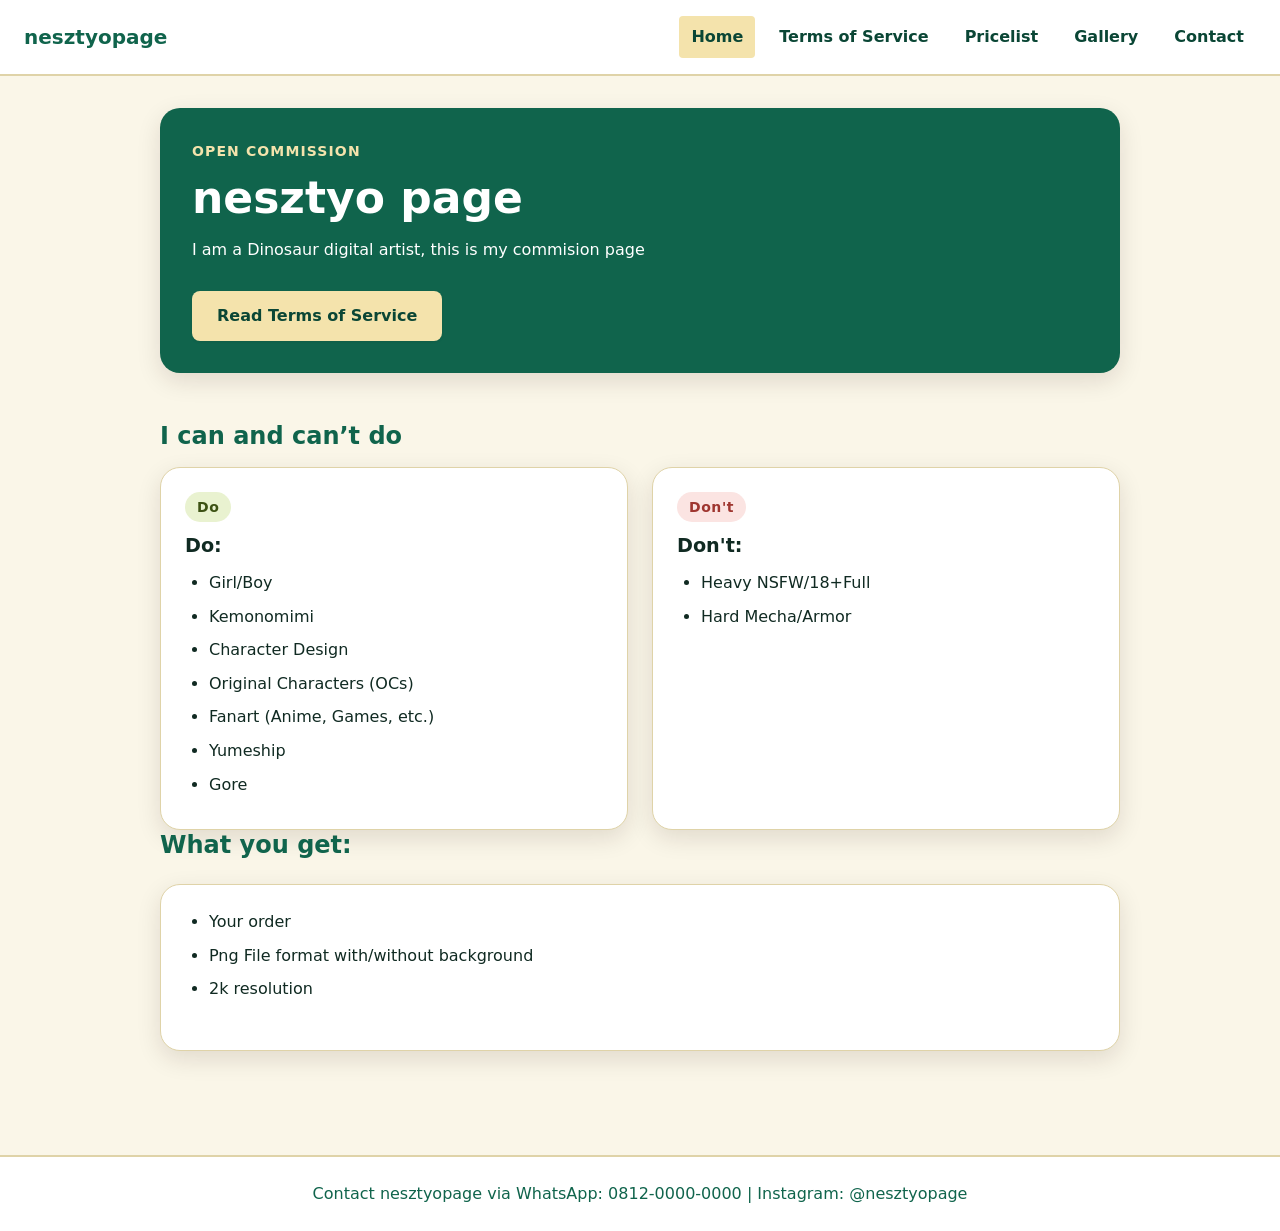
==== commit 72d73a36: "feat: rebrand website to nesztyopage digital art commission in English" ====
--- a/index.html
+++ b/index.html
@@ -1,56 +1,79 @@
 <!doctype html>
-<html lang="id">
+<html lang="en">
   <head>
     <meta charset="utf-8" />
     <meta name="viewport" content="width=device-width, initial-scale=1" />
-    <title>Ayam Bakar Madu Damar - Website UMKM</title>
+    <title>nesztyopage - Digital Art Commission</title>
     <link rel="stylesheet" href="css/style.css" />
+    <script src="js/script.js" defer></script>
+    <script src="js/app.js" defer></script>
   </head>
   <body>
     <header class="site-header">
-      <a class="brand" href="index.html">Ayam Bakar Madu</a>
-      <button class="nav-toggle" type="button" aria-expanded="false" aria-controls="primary-nav" aria-label="Buka menu navigasi">
+      <a class="brand" href="index.html">nesztyopage</a>
+      <button class="nav-toggle" type="button" aria-expanded="false" aria-controls="primary-nav" aria-label="Open navigation menu">
         <span class="hamburger-bar"></span>
         <span class="hamburger-bar"></span>
         <span class="hamburger-bar"></span>
       </button>
-      <nav id="primary-nav" class="nav" aria-label="Navigasi utama">
-        <a aria-current="page" href="index.html">Beranda</a>
-        <a href="tentang.html">Tentang Kami</a>
-        <a href="produk.html">Produk</a>
-        <a href="galeri.html">Galeri</a>
-        <a href="kontak.html">Kontak</a>
+      <nav id="primary-nav" class="nav" aria-label="Main navigation">
+        <a aria-current="page" href="index.html">Home</a>
+        <a href="tentang.html">Terms of Service</a>
+        <a href="produk.html">Pricelist</a>
+        <a href="galeri.html">Gallery</a>
+        <a href="kontak.html">Contact</a>
       </nav>
     </header>
     <main id="konten" class="page">
       <section class="hero" aria-labelledby="hero-title">
         <div class="hero-content">
-          <p class="eyebrow">UMKM Pekalongan</p>
-          <h1 id="hero-title">Ayam Bakar Madu</h1>
-          <p>Ayam Bakar bumbu rempah membara dengan polesan madu murni, gurih dan legit</p>
-          <button id="promoButton" type="button">Lihat promo hari ini</button>
+          <p class="eyebrow">Open Commission</p>
+          <h1 id="hero-title">nesztyo page</h1>
+          <p>I am a Dinosaur digital artist, this is my commision page</p>
+          <a class="button" href="tentang.html">Read Terms of Service</a>
         </div>
-        <img class="hero-image" src="assets/images/ayam6.png" width="640" height="360" alt="ayam bakar madu dengan sambal" />
       </section>
-      <section aria-labelledby="keunggulan-title">
-        <h2 id="keunggulan-title">Mengapa Pilih Ayam Bakar Madu Damar?</h2>
-        <ul>
-          <li><strong>Bumbu Meresap:</strong> Diungkep dengan bumbu rempah pilihan dan polesan madu murni.</li>
-          <li><strong>Bahan Segar:</strong> Menggunakan daging ayam segar kualitas terbaik setiap hari.</li>
-          <li><strong>Sambal Khas:</strong> Dilengkapi pilihan sambal terasi dan sambal kacang yang nikmat.</li>
-        </ul>
+
+      <section aria-labelledby="dodont-title">
+        <h2 id="dodont-title">I can and can&rsquo;t do</h2>
+        <div class="dodont-grid">
+          <article class="dodont-card">
+            <span class="dodont-badge is-do">Do</span>
+            <h3>Do:</h3>
+            <ul>
+              <li>Girl/Boy</li>
+              <li>Kemonomimi</li>
+              <li>Character Design</li>
+              <li>Original Characters (OCs)</li>
+              <li>Fanart (Anime, Games, etc.)</li>
+              <li>Yumeship</li>
+              <li>Gore</li>
+            </ul>
+          </article>
+          <article class="dodont-card">
+            <span class="dodont-badge is-dont">Don't</span>
+            <h3>Don't:</h3>
+            <ul>
+              <li>Heavy NSFW/18+Full</li>
+              <li>Hard Mecha/Armor</li>
+            </ul>
+          </article>
+        </div>
       </section>
-      <section aria-labelledby="layanan-title">
-        <h2 id="layanan-title">Layanan & Pemesanan</h2>
+
+      <section aria-labelledby="whatyouget-title">
+        <h2 id="whatyouget-title">What you get:</h2>
         <div class="info-card">
-          <p>Kami melayani pembelian <strong>makan di tempat (dine-in)</strong>, <strong>dibungkus (takeaway)</strong>, serta menerima <strong>pesanan dalam jumlah besar</strong> untuk acara keluarga, arisan, maupun katering kantor.</p>
+          <ul>
+            <li>Your order</li>
+            <li>Png File format with/without background</li>
+            <li>2k resolution</li>
+          </ul>
         </div>
       </section>
     </main>
     <footer id="kontak" class="site-footer">
-      <p>Hubungi Ayam Bakar Madu Damar melalui WhatsApp: 0812-0000-0000 instagram: @AyamBakarDamar</p>
+      <p>Contact nesztyopage via WhatsApp: 0812-0000-0000 | Instagram: @nesztyopage</p>
     </footer>
-
-    <script src="js/script.js"></script>
   </body>
-</html>+</html>
--- a/css/style.css
+++ b/css/style.css
@@ -1,23 +1,23 @@
 /* ==========================================================================
-   1. DESIGN TOKENS (TEMA: BARA & MADU)
+   1. DESIGN TOKENS (TEMA: NESZTYOPAGE - #D7625B, #F4E3AC, #93AF3E, #10644C)
    ========================================================================== */
 :root {
-  /* Warna Berbasis Fungsi - Identitas Membara (Merah, Oranye, Kuning) */
-  --color-primary: #991b1b;        /* Brand/Header Utama (Merah Bara Membakar) */
-  --color-primary-strong: #7f1d1d; /* Brand Hover & Kontras Gelap (Merah Arang) */
-  --color-primary-soft: #fef08a;   /* Highlight Brand & Active Badge (Kuning Madu) */
-
-  --color-accent: #c2410c;         /* Aksi Interaktif Utama / CTA (Oranye Api) */
-  --color-accent-strong: #9a3412;  /* Aksi Hover CTA (Oranye Bakar Pekat) */
-  --color-accent-soft: #ffedd5;    /* Latar Fieldset & Hover Halus (Krem Oranye Hangat) */
-  --color-brand-glow: #f59e0b;     /* Aksen Kilau Madu Bakar */
+  /* Warna Berbasis Fungsi - Palet Dino (#10644C, #93AF3E, #F4E3AC, #D7625B) */
+  --color-primary: #10644C;        /* Brand/Header/Hero Utama (Deep Forest Green) */
+  --color-primary-strong: #0a4635; /* Brand Hover & Kontras Gelap */
+  --color-primary-soft: #F4E3AC;   /* Highlight Brand & Active Badge (Warm Cream) */
+
+  --color-accent: #D7625B;         /* Aksi Interaktif Utama / CTA (Terracotta Coral) */
+  --color-accent-strong: #b94b44;  /* Aksi Hover CTA */
+  --color-accent-soft: #F4E3AC;    /* Latar Fieldset, Table Header & Hover Halus */
+  --color-brand-glow: #93AF3E;     /* Aksen Olive Moss Green */
 
   /* Warna Netral & Teks */
-  --color-text: #26130b;           /* Teks Utama (Arang Hangat - Kontras Tinggi) */
-  --color-muted: #78350f;          /* Teks Sekunder/Keterangan (Umber Panggang) */
+  --color-text: #102a22;           /* Teks Utama (Kontras Tinggi) */
+  --color-muted: #10644C;          /* Teks Sekunder/Keterangan */
   --color-surface: #ffffff;        /* Latar Kartu & Form */
-  --color-surface-soft: #fffbeb;   /* Latar Belakang Halaman (Krem Mentega Hangat) */
-  --color-border: #fed7aa;         /* Garis Pembatas Hangat */
+  --color-surface-soft: #faf6e8;   /* Latar Belakang Halaman (Soft Cream dari #F4E3AC) */
+  --color-border: #dfd3a8;         /* Garis Pembatas Hangat */
   --color-focus: #1d4ed8;          /* Indikator Fokus Aksesibel (Royal Blue WCAG AAA) */
 
   /* Skala Spacing (Termasuk Pasangan Token Baru: Micro & Macro Spacing) */
@@ -307,7 +307,7 @@
 
 .hero button:hover,
 .hero .button:hover {
-  color: var(--color-primary-strong);
+  color: var(--color-surface);
   background: var(--color-brand-glow);
 }
 
@@ -421,6 +421,265 @@
   margin-bottom: 0;
 }
 
+/* Do & Don't dan TOS */
+.dodont-grid {
+  display: grid;
+  grid-template-columns: 1fr;
+  gap: var(--space-4);
+}
+
+.dodont-card {
+  padding: var(--space-4);
+  background: var(--color-surface);
+  border: 1px solid var(--color-border);
+  border-radius: var(--radius-lg);
+  box-shadow: var(--shadow-card);
+}
+
+.dodont-card ul {
+  margin-bottom: 0;
+}
+
+.dodont-badge {
+  display: inline-block;
+  padding: 0.25rem var(--space-2);
+  margin-bottom: var(--space-2);
+  font-size: 0.875rem;
+  font-weight: 800;
+  letter-spacing: 0.04em;
+  border-radius: var(--radius-full);
+}
+
+.dodont-badge.is-do {
+  background: #e9f2d0;
+  color: #3d5214;
+}
+
+.dodont-badge.is-dont {
+  background: #fbe4e2;
+  color: #9f3630;
+}
+
+.tos-list {
+  padding-left: var(--space-4);
+  margin: 0;
+}
+
+.tos-list li {
+  margin-bottom: var(--space-2);
+}
+
+.tos-list li:last-child {
+  margin-bottom: 0;
+}
+
+/* ==========================================================================
+   KOMPONEN: PRODUK DINAMIS JAVASCRIPT
+   ========================================================================== */
+.section {
+  margin-bottom: var(--space-xl);
+}
+
+.section-header {
+  margin-bottom: var(--space-4);
+}
+
+.js-product-grid {
+  display: grid;
+  grid-template-columns: repeat(auto-fit, minmax(15rem, 1fr));
+  gap: var(--space-4);
+}
+
+.js-product-card {
+  display: flex;
+  flex-direction: column;
+  padding: var(--space-4);
+  border: 1px solid var(--color-border);
+  border-radius: var(--radius-lg);
+  background: var(--color-surface);
+  box-shadow: var(--shadow-card);
+  transition: transform 0.15s ease, box-shadow 0.15s ease;
+}
+
+.js-product-card:hover {
+  transform: translateY(-2px);
+  box-shadow: var(--shadow-floating);
+}
+
+.js-product-card h3 {
+  margin-bottom: var(--space-1);
+  font-size: 1.15rem;
+}
+
+.badge-unggulan {
+  align-self: flex-start;
+  display: inline-flex;
+  align-items: center;
+  gap: 0.25rem;
+  padding: 0.2rem 0.55rem;
+  margin-bottom: var(--space-2);
+  font-size: 0.8rem;
+  font-weight: 800;
+  color: #854d0e;
+  background: #fef08a;
+  border-radius: var(--radius-full);
+}
+
+.category-tag,
+.category-note {
+  font-size: 0.85rem;
+  color: var(--color-primary-strong);
+  font-weight: 700;
+  margin-bottom: var(--space-2);
+}
+
+.js-product-card .product-desc {
+  font-size: 0.925rem;
+  color: var(--color-text-subtle, #4b5563);
+  margin-bottom: var(--space-3);
+  flex-grow: 1;
+}
+
+.js-product-card .price {
+  display: flex;
+  flex-wrap: wrap;
+  align-items: baseline;
+  gap: 0.35rem;
+  margin-bottom: var(--space-2);
+  color: var(--color-primary);
+  font-weight: 800;
+  font-size: 1.125rem;
+}
+
+.js-product-card .price-promo {
+  color: var(--color-primary);
+  font-weight: 800;
+}
+
+.js-product-card .price-original {
+  text-decoration: line-through;
+  color: #64748b;
+  font-size: 0.9rem;
+  font-weight: 500;
+}
+
+.js-product-card .discount-badge {
+  display: inline-block;
+  padding: 0.15rem 0.45rem;
+  font-size: 0.75rem;
+  font-weight: 700;
+  color: #991b1b;
+  background: #fee2e2;
+  border-radius: var(--radius-sm, 4px);
+}
+
+.stock-badge {
+  display: inline-flex;
+  margin-block-start: var(--space-2);
+  padding: 0.25rem 0.6rem;
+  border-radius: 999px;
+  font-size: 0.85rem;
+  font-weight: 700;
+  background: #dcfce7;
+  color: #166534;
+}
+
+.stock-badge.warning {
+  background: #fef3c7;
+  color: #92400e;
+}
+
+#produk-unggulan {
+  font-weight: 700;
+  color: var(--color-primary, #6f3b1f);
+}
+
+.stock-badge.empty {
+  background: #fee2e2;
+  color: #991b1b;
+}
+
+.product-action {
+  font-size: 0.85rem;
+  color: var(--color-text-subtle, #6b7280);
+  margin-top: var(--space-2);
+  margin-bottom: 0;
+  font-style: italic;
+}
+
+/* ==========================================================================
+   P11: INTERAKSI FILTER KATALOG & DOM RENDERING
+   ========================================================================== */
+.produk-status {
+  font-size: 0.95rem;
+  color: var(--color-muted, #78350f);
+  font-weight: 600;
+  margin-top: var(--space-1, 0.25rem);
+}
+
+.filter-bar {
+  display: flex;
+  flex-wrap: wrap;
+  gap: 0.75rem;
+  margin-block: 1rem 1.5rem;
+}
+
+.filter-button {
+  border: 1px solid var(--color-border, #cbd5e1);
+  border-radius: 999px;
+  background: #ffffff;
+  color: var(--color-text, #1f2937);
+  padding: 0.65rem 1rem;
+  font-weight: 700;
+  cursor: pointer;
+  transition: all 0.2s ease;
+}
+
+.filter-button:hover,
+.filter-button:focus-visible {
+  border-color: var(--color-primary, #2563eb);
+  outline: 3px solid rgb(37 99 235 / 20%);
+  outline-offset: 2px;
+}
+
+.filter-button.is-active {
+  background: var(--color-primary, #2563eb);
+  border-color: var(--color-primary, #2563eb);
+  color: #ffffff;
+}
+
+.empty-state {
+  grid-column: 1 / -1;
+  border: 1px dashed #94a3b8;
+  border-radius: 1rem;
+  padding: 1.5rem;
+  background: #ffffff;
+  color: #64748b;
+  text-align: center;
+  font-weight: 500;
+}
+
+.ghost-button {
+  display: inline-block;
+  margin-top: var(--space-2, 0.5rem);
+  padding: 0.4rem 0.8rem;
+  font-size: 0.85rem;
+  font-weight: 600;
+  border: 1px dashed var(--color-border, #cbd5e1);
+  border-radius: var(--radius-sm, 4px);
+  background: transparent;
+  color: var(--color-muted, #64748b);
+  cursor: pointer;
+  align-self: flex-start;
+  transition: all 0.2s ease;
+}
+
+.ghost-button:hover {
+  background: #fee2e2;
+  color: #991b1b;
+  border-color: #f87171;
+}
+
 /* ==========================================================================
    8. KOMPONEN: GALERI & MEDIA (GRID - 2 TRACKS)
    ========================================================================== */
@@ -469,38 +728,77 @@
 /* ==========================================================================
    9. KOMPONEN: TABEL
    ========================================================================== */
+.table-scroll {
+  max-width: 100%;
+  overflow-x: auto;
+  margin-bottom: var(--space-4);
+}
+
+.table-scroll:focus-visible {
+  outline: 3px solid var(--color-focus);
+  outline-offset: 3px;
+}
+
 table {
   width: 100%;
-  border-collapse: collapse;
-  margin-block: var(--space-4);
+  border-collapse: separate;
+  border-spacing: 0;
+  margin-block: var(--space-2);
   background: var(--color-surface);
   border: 1px solid var(--color-border);
   border-radius: var(--radius-md);
-  box-shadow: var(--shadow-card);
+  box-shadow: var(--shadow-sm);
+  overflow: hidden;
 }
 
 caption {
   margin-bottom: var(--space-2);
-  color: var(--color-muted);
-  font-weight: 700;
+  color: var(--color-primary);
+  font-size: 1.05rem;
+  font-weight: 800;
   text-align: left;
 }
-
-.table-scroll { max-width: 100%; overflow-x: auto; }
-.table-scroll:focus-visible { outline: 3px solid var(--color-focus); outline-offset: 3px; }
-.table-scroll table { min-width: 40rem; }
 
 th,
 td {
   padding: var(--space-2) var(--space-3);
   text-align: left;
-  border: 1px solid var(--color-border);
-}
-
-th {
-  background: var(--color-accent-soft);
+  border-bottom: 1px solid var(--color-border);
+}
+
+thead th {
+  background: var(--color-primary-soft);
   color: var(--color-primary-strong);
-  font-weight: 700;
+  font-size: 0.85rem;
+  font-weight: 800;
+  text-transform: uppercase;
+  letter-spacing: 0.05em;
+}
+
+thead th:last-child,
+tbody td:last-child {
+  text-align: right;
+}
+
+tbody th[scope="row"] {
+  background: transparent;
+  color: var(--color-text);
+  font-weight: 600;
+}
+
+tbody td {
+  color: var(--color-accent);
+  font-weight: 700;
+  font-variant-numeric: tabular-nums;
+}
+
+tbody tr:nth-child(even) {
+  background: var(--color-surface-soft);
+}
+
+tbody tr:last-child th,
+tbody tr:last-child td {
+  border-bottom: none;
 }
 
 /* ==========================================================================
@@ -668,6 +966,119 @@
 }
 
 /* ==========================================================================
+   10a. VALIDASI FORM & AKSESIBILITAS (P12)
+   ========================================================================== */
+.field-error,
+.form-feedback {
+  margin: 0;
+  color: #b91c1c;
+  font-weight: 700;
+}
+
+.field-error {
+  min-height: 1.4rem;
+  font-size: 0.875rem;
+}
+
+[aria-invalid="true"] {
+  border-color: #b91c1c;
+  box-shadow: 0 0 0 3px rgb(185 28 28 / 15%);
+}
+
+.form-feedback.success {
+  color: #166534;
+}
+
+.form-feedback {
+  grid-column: 1 / -1;
+  font-size: 0.95rem;
+}
+
+.form-fieldset,
+#topik-error {
+  grid-column: 1 / -1;
+}
+
+.checkbox-field {
+  display: flex;
+  flex-direction: column;
+  gap: var(--space-xs);
+}
+
+.checkbox-field .option-label {
+  font-size: 0.95rem;
+  color: var(--color-text);
+}
+
+/* Panel Preferensi & Newsletter */
+.preferensi-section,
+.newsletter-section {
+  margin-top: var(--space-4);
+  padding: clamp(1.5rem, 3vw, 2rem);
+  background: var(--color-surface);
+  border: 1px solid var(--color-border);
+  border-radius: var(--radius-lg);
+  box-shadow: var(--shadow-card);
+}
+
+.preferensi-section h2,
+.newsletter-section h2 {
+  font-size: 1.25rem;
+  margin-bottom: var(--space-2);
+  color: var(--color-primary);
+}
+
+.preferensi-status {
+  margin-bottom: var(--space-3);
+  font-size: 0.95rem;
+  color: var(--color-text);
+}
+
+.preferensi-actions {
+  display: flex;
+  gap: var(--space-2);
+}
+
+.btn-secondary {
+  display: inline-flex;
+  align-items: center;
+  justify-content: center;
+  padding: var(--space-2) var(--space-4);
+  font-family: inherit;
+  font-size: 0.95rem;
+  font-weight: 700;
+  color: var(--color-primary-strong);
+  background: var(--color-surface-soft);
+  border: 1px solid var(--color-border);
+  border-radius: var(--radius-sm);
+  cursor: pointer;
+  transition: background-color 0.2s ease, transform 0.1s ease;
+}
+
+.btn-secondary:hover {
+  background: var(--color-accent-soft);
+  color: var(--color-accent-strong);
+}
+
+.btn-secondary:active {
+  transform: translateY(1px);
+}
+
+.form-newsletter {
+  display: flex;
+  flex-direction: column;
+  gap: var(--space-3);
+  max-width: 28rem;
+  margin-top: var(--space-3);
+}
+
+.form-newsletter .field {
+  display: flex;
+  flex-direction: column;
+  gap: var(--space-xs);
+}
+
+/* ==========================================================================
    11. KOMPONEN: FOOTER
    ========================================================================== */
 .site-footer {
@@ -760,8 +1171,11 @@
 }
 
 @media (min-width: 48rem) {
-  /* Hero: 2 kolom (teks + gambar) */
-  .hero { grid-template-columns: 1.2fr 0.8fr; }
+  /* Hero: 2 kolom (teks + gambar) bila ada gambar */
+  .hero:has(.hero-image) { grid-template-columns: 1.2fr 0.8fr; }
+
+  /* Do & Don't: 2 kolom */
+  .dodont-grid { grid-template-columns: repeat(2, minmax(0, 1fr)); }
 
   /* Product: 2 kolom */
   .product-grid { grid-template-columns: repeat(2, minmax(0, 1fr)); }
